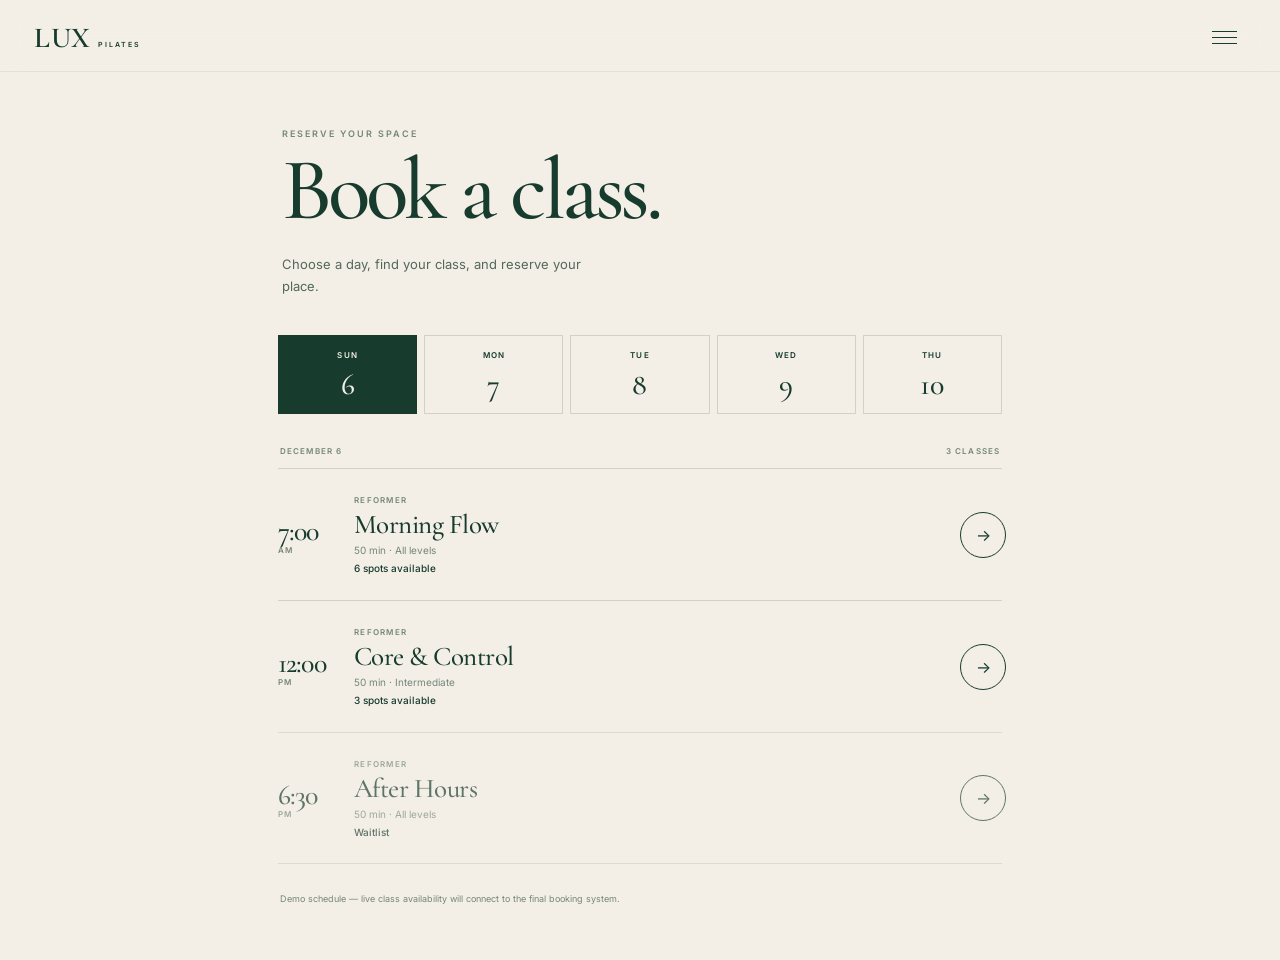
==== booking.html @ 63f55eed "Use three-bar mobile menu icon" ====
<!doctype html>
<html lang="en">
<head>
  <meta charset="utf-8" />
  <meta name="viewport" content="width=device-width, initial-scale=1, viewport-fit=cover" />
  <meta name="theme-color" content="#f3ede4" />
  <meta name="description" content="Book a class at LUX Pilates Studio." />
  <title>Book a Class — LUX Pilates</title>
  <link rel="icon" href="data:image/svg+xml,%3Csvg xmlns='http://www.w3.org/2000/svg' viewBox='0 0 64 64'%3E%3Crect width='64' height='64' fill='%23173b2d'/%3E%3Ctext x='32' y='45' text-anchor='middle' font-family='serif' font-size='44' fill='%23f3efe7'%3EL%3C/text%3E%3C/svg%3E" />
  <link rel="preconnect" href="https://fonts.googleapis.com">
  <link rel="preconnect" href="https://fonts.gstatic.com" crossorigin>
  <link href="https://fonts.googleapis.com/css2?family=Cormorant+Garamond:ital,wght@0,500;1,500&family=Inter:wght@400;500;600&display=swap" rel="stylesheet">
  <link rel="stylesheet" href="styles.css" />
</head>
<body class="booking-page">
  <header class="booking-header">
    <a class="wordmark wordmark--dark" href="index.html" aria-label="LUX Pilates home">
      <span class="wordmark__lux">LUX</span>
      <span class="wordmark__studio">PILATES</span>
    </a>
    <button class="menu-toggle menu-toggle--dark" type="button" aria-label="Open menu" aria-controls="mobileMenu" aria-expanded="false">
      <span></span><span></span><span></span>
    </button>
  </header>

  <main class="booking-main">
    <section class="booking-intro">
      <p class="eyebrow">RESERVE YOUR SPACE</p>
      <h1>Book a class.</h1>
      <p>Choose a day, find your class, and reserve your place.</p>
    </section>

    <section class="date-strip" aria-label="Choose a day">
      <button class="date-chip is-active" type="button" aria-pressed="true">
        <span>FRI</span><strong>25</strong>
      </button>
      <button class="date-chip" type="button" aria-pressed="false">
        <span>SAT</span><strong>26</strong>
      </button>
      <button class="date-chip" type="button" aria-pressed="false">
        <span>SUN</span><strong>27</strong>
      </button>
      <button class="date-chip" type="button" aria-pressed="false">
        <span>MON</span><strong>28</strong>
      </button>
      <button class="date-chip" type="button" aria-pressed="false">
        <span>TUE</span><strong>29</strong>
      </button>
    </section>

    <section class="schedule" aria-label="Available classes">
      <div class="schedule-heading">
        <span>SEPTEMBER 25</span>
        <span>3 CLASSES</span>
      </div>

      <article class="class-card" data-class-card>
        <div class="class-card__time">
          <strong>7:00</strong><span>AM</span>
        </div>
        <div class="class-card__body">
          <p class="class-card__type">REFORMER</p>
          <h2>Morning Flow</h2>
          <p>50 min · All levels</p>
          <p class="availability">6 spots available</p>
        </div>
        <button class="class-card__action" type="button" aria-label="Reserve Morning Flow">→</button>
      </article>

      <article class="class-card" data-class-card>
        <div class="class-card__time">
          <strong>12:00</strong><span>PM</span>
        </div>
        <div class="class-card__body">
          <p class="class-card__type">REFORMER</p>
          <h2>Core & Control</h2>
          <p>50 min · Intermediate</p>
          <p class="availability">3 spots available</p>
        </div>
        <button class="class-card__action" type="button" aria-label="Reserve Core and Control">→</button>
      </article>

      <article class="class-card class-card--waitlist" data-class-card>
        <div class="class-card__time">
          <strong>6:30</strong><span>PM</span>
        </div>
        <div class="class-card__body">
          <p class="class-card__type">REFORMER</p>
          <h2>After Hours</h2>
          <p>50 min · All levels</p>
          <p class="availability">Waitlist</p>
        </div>
        <button class="class-card__action" type="button" aria-label="Join After Hours waitlist">→</button>
      </article>
    </section>

    <p class="booking-disclaimer">Demo schedule — live class availability will connect to the final booking system.</p>
  </main>

  <div id="bookingSheet" class="booking-sheet" aria-hidden="true" hidden>
    <button class="booking-sheet__backdrop" type="button" aria-label="Close booking details"></button>
    <section
      class="booking-sheet__panel"
      role="dialog"
      aria-modal="true"
      aria-labelledby="bookingSheetTitle"
    >
      <button class="booking-sheet__close" type="button" aria-label="Close booking details">×</button>

      <div class="booking-sheet__selection" data-booking-selection>
        <p class="eyebrow">YOUR CLASS</p>
        <p class="booking-sheet__date" data-booking-date></p>
        <h2 id="bookingSheetTitle" data-booking-title></h2>
        <p class="booking-sheet__meta" data-booking-meta></p>
        <p class="booking-sheet__availability" data-booking-availability></p>
        <button class="booking-sheet__reserve" type="button" data-booking-reserve>RESERVE SPOT <span aria-hidden="true">→</span></button>
      </div>

      <div class="booking-sheet__confirmation" data-booking-confirmation hidden>
        <p class="booking-sheet__check" aria-hidden="true">✓</p>
        <p class="eyebrow">DEMO CONFIRMATION</p>
        <h2 data-confirmation-title>Your spot is reserved.</h2>
        <p data-confirmation-copy>This demo reservation has been confirmed.</p>
        <button class="booking-sheet__done" type="button" data-booking-done>DONE</button>
      </div>
    </section>
  </div>

  <aside id="mobileMenu" class="mobile-menu" aria-hidden="true" inert>
    <div class="mobile-menu__top">
      <div class="wordmark wordmark--dark" aria-hidden="true">
        <span class="wordmark__lux">LUX</span>
        <span class="wordmark__studio">PILATES</span>
      </div>
      <button class="menu-close" type="button" aria-label="Close menu">×</button>
    </div>
    <nav class="mobile-menu__links" aria-label="Mobile">
      <a href="index.html">Home</a>
      <a href="booking.html">Book a class</a>
    </nav>
    <p class="mobile-menu__note">Pilates meets fitness.</p>
  </aside>

  <script src="script.js"></script>
</body>
</html>
---- styles.css ----
:root {
  --cream: #f3efe7;
  --cream-2: #e7dfd2;
  --paper: #faf7f1;
  --forest: #173b2d;
  --forest-deep: #0d291f;
  --forest-black: #071b14;
  --sage: #75867a;
  --sand: #cec2ad;
  --white: #fffdf8;
  --line: rgba(23, 59, 45, 0.16);
  --line-light: rgba(243, 239, 231, 0.25);
  --sans: "Inter", Arial, sans-serif;
  --serif: "Cormorant Garamond", Georgia, serif;
  --safe-bottom: max(14px, env(safe-area-inset-bottom));
}

* {
  box-sizing: border-box;
}

html {
  scroll-behavior: smooth;
  background: var(--cream);
}

body {
  margin: 0;
  color: var(--forest);
  background: var(--cream);
  font-family: var(--sans);
  -webkit-font-smoothing: antialiased;
  text-rendering: optimizeLegibility;
}

body.menu-open,
body.booking-open {
  overflow: hidden;
  overscroll-behavior: none;
}

a {
  color: inherit;
  text-decoration: none;
}

button {
  color: inherit;
  font: inherit;
}

a:focus-visible,
button:focus-visible {
  outline: 2px solid currentColor;
  outline-offset: 4px;
}

img,
video {
  display: block;
}

::selection {
  color: var(--cream);
  background: var(--forest);
}

.hero {
  position: relative;
  min-height: 640px;
  height: 100svh;
  overflow: hidden;
  background: var(--forest-deep);
}

.hero__video {
  position: absolute;
  inset: 0;
  width: 100%;
  height: 100%;
  object-fit: cover;
  object-position: center center;
  background: var(--forest-deep);
}

.hero__veil {
  position: absolute;
  inset: 0;
  pointer-events: none;
  background:
    linear-gradient(to bottom, rgba(7, 27, 20, 0.18), transparent 24%),
    linear-gradient(to top, rgba(7, 27, 20, 0.24), transparent 30%);
}

.site-header,
.booking-header {
  display: flex;
  align-items: center;
  justify-content: space-between;
}

.site-header {
  position: fixed;
  z-index: 30;
  top: 0;
  left: 0;
  right: 0;
  min-height: 74px;
  padding: max(14px, env(safe-area-inset-top)) 18px 10px;
  color: var(--white);
  transition:
    opacity 700ms cubic-bezier(.22,.61,.36,1),
    transform 700ms cubic-bezier(.22,.61,.36,1),
    background 280ms ease,
    color 280ms ease,
    border-color 280ms ease,
    backdrop-filter 280ms ease;
}

.site-header.is-scrolled {
  color: var(--forest);
  background: rgba(243, 239, 231, 0.9);
  -webkit-backdrop-filter: blur(16px);
  backdrop-filter: blur(16px);
  border-bottom: 1px solid rgba(23, 59, 45, 0.08);
}

.wordmark {
  display: inline-flex;
  align-items: baseline;
  gap: 7px;
  letter-spacing: -0.03em;
}

.wordmark__lux {
  font-family: var(--serif);
  font-size: 29px;
  font-weight: 600;
  line-height: 1;
  letter-spacing: 0.02em;
}

.wordmark__studio {
  font-size: 7px;
  font-weight: 600;
  letter-spacing: 0.28em;
}

.wordmark--dark {
  color: var(--forest);
}

.menu-toggle,
.menu-close {
  border: 0;
  background: transparent;
  cursor: pointer;
}

.menu-toggle {
  display: grid;
  width: 44px;
  height: 44px;
  place-content: center;
  gap: 5px;
  padding: 0;
}

.menu-toggle span {
  display: block;
  width: 25px;
  height: 1px;
  background: currentColor;
}

.hero__caption {
  position: absolute;
  z-index: 5;
  left: 22px;
  bottom: calc(102px + var(--safe-bottom));
  color: var(--white);
  font-family: var(--serif);
  font-size: clamp(34px, 10vw, 48px);
  font-style: italic;
  line-height: 0.94;
  text-shadow: 0 2px 20px rgba(0, 0, 0, 0.18);
  transition:
    opacity 800ms cubic-bezier(.22,.61,.36,1),
    transform 800ms cubic-bezier(.22,.61,.36,1);
}

.booking-cta {
  position: fixed;
  z-index: 35;
  left: 14px;
  right: 14px;
  bottom: var(--safe-bottom);
  min-height: 60px;
  display: flex;
  align-items: center;
  justify-content: space-between;
  padding: 0 21px;
  color: var(--cream);
  background: var(--forest);
  border: 1px solid rgba(255,255,255,.06);
  box-shadow: 0 14px 34px rgba(7, 27, 20, 0.2);
  font-size: 11px;
  font-weight: 600;
  letter-spacing: 0.16em;
  transition:
    opacity 750ms cubic-bezier(.22,.61,.36,1),
    transform 750ms cubic-bezier(.22,.61,.36,1),
    background 180ms ease;
}

.booking-cta:active {
  background: var(--forest-deep);
}

.home-page .js-reveal {
  opacity: 0;
  pointer-events: none;
}

.home-page .site-header.js-reveal {
  transform: translateY(-16px);
}

.home-page .hero__caption.js-reveal {
  transform: translateY(14px);
}

.home-page .booking-cta.js-reveal {
  transform: translateY(calc(100% + 32px));
}

.home-page.ui-visible .js-reveal {
  opacity: 1;
  transform: translateY(0);
  pointer-events: auto;
}

.section-pad {
  padding-left: 23px;
  padding-right: 23px;
}

.eyebrow {
  margin: 0 0 18px;
  color: var(--sage);
  font-size: 9px;
  font-weight: 600;
  letter-spacing: 0.22em;
}

.brand-manifesto {
  min-height: 88svh;
  display: flex;
  flex-direction: column;
  justify-content: center;
  padding-top: 110px;
  padding-bottom: 112px;
}

.brand-manifesto h1,
.intro-copy h2,
.class-section__header h2,
.lux-values h2,
.closing-cta h2,
.booking-intro h1 {
  margin: 0;
  font-family: var(--serif);
  font-weight: 500;
  letter-spacing: -0.045em;
}

.brand-manifesto h1 {
  font-size: clamp(52px, 15vw, 82px);
  line-height: 0.88;
}

.brand-manifesto h1 em {
  font-weight: 500;
}

.lead-copy {
  max-width: 390px;
  margin: 34px 0 0;
  color: #53685b;
  font-size: 14px;
  line-height: 1.72;
}

.micro-rule {
  width: 44px;
  height: 1px;
  margin-top: 38px;
  background: var(--forest);
}

.micro-copy {
  margin: 16px 0 0;
  color: var(--forest);
  font-size: 8px;
  font-weight: 600;
  letter-spacing: 0.24em;
}

.editorial-image {
  width: calc(100% - 28px);
  margin: 0 14px;
  background-color: var(--cream-2);
  background-repeat: no-repeat;
  background-size: cover;
  overflow: hidden;
}

.editorial-image--portrait {
  aspect-ratio: 4 / 5;
  background-image: url("assets/lux-portrait.png");
  background-position: center 35%;
}

.editorial-image--ball {
  width: 100%;
  margin: 0;
  aspect-ratio: 4 / 5;
  background-color: var(--paper);
  background-image: url("assets/lux-ball.png");
  background-position: center center;
}

.editorial-image--lux {
  aspect-ratio: 4 / 5;
  background-image: url("assets/lux-editorial.png");
  background-position: center center;
}

.intro-copy {
  padding-top: 78px;
  padding-bottom: 104px;
}

.intro-copy h2,
.class-section__header h2,
.lux-values h2,
.closing-cta h2 {
  font-size: clamp(48px, 14vw, 76px);
  line-height: 0.9;
}

.intro-copy > p:not(.eyebrow),
.class-section__header > p:not(.eyebrow),
.closing-cta > p:not(.eyebrow) {
  max-width: 430px;
  margin: 27px 0 0;
  color: #53685b;
  font-size: 13px;
  line-height: 1.75;
}

.text-link {
  display: inline-flex;
  gap: 10px;
  width: fit-content;
  margin-top: 28px;
  min-height: 44px;
  align-items: center;
  padding: 10px 0 5px;
  border-bottom: 1px solid rgba(23, 59, 45, 0.45);
  font-size: 10px;
  font-weight: 600;
  letter-spacing: 0.08em;
}

.class-section {
  padding-top: 96px;
  padding-bottom: 100px;
  color: var(--cream);
  background: var(--forest);
}

.class-section .eyebrow {
  color: #b9c3bb;
}

.class-section__header {
  padding-bottom: 56px;
}

.class-section__header > p:not(.eyebrow) {
  color: rgba(243, 239, 231, 0.7);
}

.class-list {
  border-top: 1px solid var(--line-light);
}

.class-row {
  position: relative;
  display: grid;
  grid-template-columns: 1fr 34px;
  gap: 14px;
  min-height: 182px;
  padding: 30px 23px;
  border-bottom: 1px solid var(--line-light);
}

.class-row > div:first-child {
  grid-column: 1;
}

.class-row__index {
  display: block;
  margin-bottom: 8px;
  color: rgba(243, 239, 231, 0.52);
  font-size: 8px;
  font-weight: 600;
  letter-spacing: 0.15em;
}

.class-row h3 {
  margin: 0;
  font-family: var(--serif);
  font-size: 39px;
  font-weight: 500;
  line-height: 1;
  letter-spacing: -0.035em;
}

.class-row p {
  grid-column: 1;
  max-width: 310px;
  margin: 8px 0 0;
  color: rgba(243, 239, 231, 0.66);
  font-size: 11px;
  line-height: 1.65;
}

.class-row__arrow {
  grid-column: 2;
  grid-row: 1 / span 2;
  align-self: center;
  justify-self: end;
  font-size: 19px;
}

.class-section__cta {
  padding: 34px 23px 0;
}

.outline-button,
.primary-button {
  min-height: 58px;
  display: flex;
  align-items: center;
  justify-content: space-between;
  padding: 0 18px;
  font-size: 10px;
  font-weight: 600;
  letter-spacing: 0.13em;
}

.outline-button {
  color: var(--cream);
  border: 1px solid rgba(243, 239, 231, 0.55);
}

.primary-button {
  margin-top: 34px;
  color: var(--cream);
  background: var(--forest);
}

.lux-values {
  padding-top: 105px;
  padding-bottom: 110px;
}

.value-grid {
  margin-top: 52px;
  border-top: 1px solid var(--line);
}

.value-card {
  padding: 27px 0 31px;
  border-bottom: 1px solid var(--line);
}

.value-card > span {
  display: block;
  margin-bottom: 14px;
  color: var(--sage);
  font-size: 8px;
  font-weight: 600;
  letter-spacing: 0.15em;
}

.value-card h3 {
  margin: 0;
  font-family: var(--serif);
  font-size: 38px;
  font-weight: 500;
  line-height: 1;
  letter-spacing: -0.03em;
}

.value-card p {
  max-width: 330px;
  margin: 11px 0 0;
  color: #53685b;
  font-size: 11px;
  line-height: 1.7;
}

.closing-cta {
  padding-top: 94px;
  padding-bottom: 128px;
}

.site-footer {
  padding:
    70px
    23px
    calc(104px + env(safe-area-inset-bottom));
  color: var(--cream);
  background: var(--forest-black);
}

.site-footer__brand {
  display: flex;
  align-items: baseline;
  gap: 10px;
}

.footer-mark {
  font-family: var(--serif);
  font-size: 54px;
  font-weight: 600;
  line-height: 1;
}

.site-footer__brand > span {
  font-size: 8px;
  font-weight: 600;
  letter-spacing: 0.28em;
}

.site-footer__meta {
  display: flex;
  justify-content: space-between;
  gap: 20px;
  margin-top: 52px;
  padding-top: 20px;
  border-top: 1px solid rgba(243, 239, 231, 0.2);
}

.site-footer__meta p,
.site-footer__meta a,
.site-footer__copy {
  margin: 0;
  color: rgba(243, 239, 231, 0.67);
  font-size: 9px;
  line-height: 1.6;
}

.site-footer__meta a {
  min-height: 44px;
  display: inline-flex;
  align-items: flex-start;
}

.site-footer__tagline {
  max-width: 270px;
  margin: 56px 0 50px;
  font-family: var(--serif);
  font-size: 34px;
  line-height: 0.96;
  letter-spacing: -0.03em;
}

.mobile-menu {
  position: fixed;
  z-index: 60;
  inset: 0;
  display: flex;
  flex-direction: column;
  padding:
    max(18px, env(safe-area-inset-top))
    22px
    calc(28px + env(safe-area-inset-bottom));
  background: var(--cream);
  transform: translateX(100%);
  transition: transform 520ms cubic-bezier(.77,0,.18,1);
}

.mobile-menu.is-open {
  transform: translateX(0);
}

.mobile-menu__top {
  display: flex;
  align-items: center;
  justify-content: space-between;
}

.menu-close {
  width: 44px;
  height: 44px;
  color: var(--forest);
  font-family: var(--serif);
  font-size: 38px;
  font-weight: 300;
  line-height: 1;
}

.mobile-menu__links {
  margin-top: auto;
  margin-bottom: auto;
  display: flex;
  flex-direction: column;
}

.mobile-menu__links a {
  padding: 7px 0;
  font-family: var(--serif);
  font-size: clamp(54px, 16vw, 82px);
  line-height: 0.9;
  letter-spacing: -0.05em;
}

.mobile-menu__footer {
  display: flex;
  justify-content: space-between;
  gap: 20px;
  padding-top: 16px;
  border-top: 1px solid var(--line);
}

.mobile-menu__footer p,
.mobile-menu__footer a {
  margin: 0;
  color: var(--sage);
  font-size: 9px;
}

/* Scroll reveal */
.reveal-on-scroll {
  opacity: 0;
  transform: translateY(20px);
  transition:
    opacity 750ms cubic-bezier(.22,.61,.36,1),
    transform 750ms cubic-bezier(.22,.61,.36,1);
}

.reveal-on-scroll.is-visible {
  opacity: 1;
  transform: translateY(0);
}

/* Booking */
.booking-page {
  min-height: 100svh;
  color: var(--forest);
  background: var(--cream);
}

.booking-header {
  position: sticky;
  z-index: 30;
  top: 0;
  min-height: 72px;
  padding: max(14px, env(safe-area-inset-top)) 18px 10px;
  background: rgba(243, 239, 231, 0.92);
  -webkit-backdrop-filter: blur(16px);
  backdrop-filter: blur(16px);
  border-bottom: 1px solid rgba(23, 59, 45, 0.08);
}

.booking-main {
  padding: 0 18px calc(54px + env(safe-area-inset-bottom));
}

.booking-intro {
  padding: 56px 4px 36px;
}

.booking-intro .eyebrow {
  margin-bottom: 12px;
}

.booking-intro h1 {
  font-size: clamp(58px, 17vw, 88px);
  line-height: 0.9;
}

.booking-intro > p:last-child {
  max-width: 320px;
  margin: 24px 0 0;
  color: #53685b;
  font-size: 13px;
  line-height: 1.65;
}

.date-strip {
  display: grid;
  grid-template-columns: repeat(5, minmax(60px, 1fr));
  gap: 7px;
  overflow-x: auto;
  overscroll-behavior-inline: contain;
  scroll-snap-type: inline proximity;
  scroll-padding-inline: 2px;
  -webkit-overflow-scrolling: touch;
  padding: 2px 0 32px;
  scrollbar-width: none;
}

.date-strip::-webkit-scrollbar {
  display: none;
}

.date-chip {
  min-width: 60px;
  padding: 14px 8px 13px;
  border: 1px solid var(--line);
  background: transparent;
  color: var(--forest);
  cursor: pointer;
  scroll-snap-align: start;
}

.date-chip span,
.date-chip strong {
  display: block;
}

.date-chip span {
  margin-bottom: 10px;
  font-size: 8px;
  font-weight: 600;
  letter-spacing: 0.14em;
}

.date-chip strong {
  font-family: var(--serif);
  font-size: 30px;
  font-weight: 500;
  line-height: 1;
}

.date-chip.is-active {
  color: var(--cream);
  background: var(--forest);
  border-color: var(--forest);
}

.schedule-heading {
  display: flex;
  justify-content: space-between;
  padding: 0 2px 12px;
  color: var(--sage);
  font-size: 8px;
  font-weight: 600;
  letter-spacing: 0.14em;
}

.class-card {
  display: grid;
  grid-template-columns: 62px 1fr 42px;
  align-items: center;
  gap: 14px;
  min-height: 132px;
  border-top: 1px solid var(--line);
}

.class-card:last-child {
  border-bottom: 1px solid var(--line);
}

.class-card__time strong,
.class-card__time span {
  display: block;
}

.class-card__time strong {
  font-family: var(--serif);
  font-size: 28px;
  font-weight: 500;
  letter-spacing: -0.03em;
}

.class-card__time span {
  margin-top: -3px;
  color: var(--sage);
  font-size: 8px;
  font-weight: 600;
  letter-spacing: 0.12em;
}

.class-card__type {
  margin: 0 0 6px;
  color: var(--sage);
  font-size: 8px;
  font-weight: 600;
  letter-spacing: 0.16em;
}

.class-card__body h2 {
  margin: 0;
  font-family: var(--serif);
  font-size: 27px;
  font-weight: 500;
  line-height: 1;
  letter-spacing: -0.02em;
}

.class-card__body > p:not(.class-card__type) {
  margin: 6px 0 0;
  color: var(--sage);
  font-size: 10px;
}

.class-card__body .availability {
  color: var(--forest) !important;
  font-weight: 500;
}

.class-card--waitlist {
  opacity: 0.68;
}

.class-card__action {
  width: 46px;
  height: 46px;
  border: 1px solid var(--forest);
  background: transparent;
  border-radius: 50%;
  cursor: pointer;
  transition: color 180ms ease, background 180ms ease, transform 180ms ease;
}

.class-card__action:active {
  color: var(--cream);
  background: var(--forest);
  transform: scale(0.96);
}

.booking-disclaimer {
  margin: 28px 2px 0;
  color: var(--sage);
  font-size: 9px;
  line-height: 1.6;
}

/* Demo booking bottom sheet */
.booking-sheet[hidden] {
  display: none;
}

.booking-sheet {
  position: fixed;
  z-index: 80;
  inset: 0;
  display: grid;
  align-items: end;
}

.booking-sheet__backdrop {
  position: absolute;
  inset: 0;
  width: 100%;
  height: 100%;
  padding: 0;
  border: 0;
  background: rgba(7, 27, 20, 0.58);
  opacity: 0;
  cursor: default;
  transition: opacity 320ms ease;
}

.booking-sheet__panel {
  position: relative;
  width: 100%;
  max-height: calc(100svh - 42px);
  overflow-y: auto;
  padding: 54px 24px calc(28px + env(safe-area-inset-bottom));
  color: var(--forest);
  background: var(--paper);
  border-radius: 2px 2px 0 0;
  box-shadow: 0 -24px 70px rgba(7, 27, 20, 0.2);
  transform: translateY(100%);
  transition: transform 360ms cubic-bezier(.22,.61,.36,1);
}

.booking-sheet.is-open .booking-sheet__backdrop {
  opacity: 1;
}

.booking-sheet.is-open .booking-sheet__panel {
  transform: translateY(0);
}

.booking-sheet__close {
  position: absolute;
  top: 12px;
  right: 16px;
  width: 44px;
  height: 44px;
  padding: 0;
  border: 0;
  background: transparent;
  font-family: var(--serif);
  font-size: 36px;
  font-weight: 300;
  line-height: 1;
  cursor: pointer;
}

.booking-sheet .eyebrow {
  margin-bottom: 14px;
}

.booking-sheet__date {
  margin: 0 0 8px;
  color: var(--sage);
  font-size: 10px;
  font-weight: 600;
  letter-spacing: 0.08em;
  text-transform: uppercase;
}

.booking-sheet h2 {
  margin: 0;
  font-family: var(--serif);
  font-size: clamp(48px, 14vw, 66px);
  font-weight: 500;
  line-height: 0.92;
  letter-spacing: -0.04em;
}

.booking-sheet__meta {
  margin: 24px 0 0;
  color: #53685b;
  font-size: 12px;
  line-height: 1.6;
}

.booking-sheet__availability {
  margin: 8px 0 0;
  font-size: 12px;
  font-weight: 600;
}

.booking-sheet__reserve,
.booking-sheet__done {
  width: 100%;
  min-height: 58px;
  margin-top: 30px;
  display: flex;
  align-items: center;
  justify-content: space-between;
  padding: 0 18px;
  border: 1px solid var(--forest);
  color: var(--cream);
  background: var(--forest);
  font-size: 10px;
  font-weight: 600;
  letter-spacing: 0.14em;
  cursor: pointer;
}

.booking-sheet__done {
  justify-content: center;
}

.booking-sheet__check {
  width: 48px;
  height: 48px;
  margin: 0 0 28px;
  display: grid;
  place-items: center;
  border: 1px solid var(--forest);
  border-radius: 50%;
  font-family: var(--serif);
  font-size: 25px;
}

.booking-sheet__confirmation > p:not(.eyebrow):not(.booking-sheet__check) {
  margin: 20px 0 0;
  color: #53685b;
  font-size: 12px;
  line-height: 1.65;
}

@media (max-width: 359px) {
  .booking-main {
    padding-left: 16px;
    padding-right: 16px;
  }

  .booking-intro {
    padding-top: 50px;
  }

  .booking-intro h1 {
    font-size: 55px;
  }

  .class-card {
    grid-template-columns: 61px minmax(0, 1fr) 46px;
    gap: 10px;
  }

  .class-card__body h2 {
    font-size: 25px;
  }
}

@media (min-width: 760px) {
  .site-header,
  .booking-header {
    padding-left: 34px;
    padding-right: 34px;
  }

  .booking-cta {
    left: auto;
    right: 28px;
    width: 320px;
  }

  .section-pad {
    padding-left: 8vw;
    padding-right: 8vw;
  }

  .editorial-image {
    width: min(84vw, 1040px);
    margin-left: auto;
    margin-right: auto;
    aspect-ratio: 16 / 10;
  }

  .editorial-image--ball {
    width: 100%;
    aspect-ratio: 16 / 9;
  }

  .class-row {
    grid-template-columns: minmax(240px, 1fr) minmax(300px, 1.2fr) 40px;
    align-items: center;
    min-height: 145px;
    padding-left: 8vw;
    padding-right: 8vw;
  }

  .class-row > div:first-child {
    grid-column: 1;
  }

  .class-row p {
    grid-column: 2;
    margin: 0;
  }

  .class-row__arrow {
    grid-column: 3;
    grid-row: 1;
  }

  .class-section__cta {
    padding-left: 8vw;
    padding-right: 8vw;
  }

  .value-grid {
    display: grid;
    grid-template-columns: repeat(3, 1fr);
  }

  .value-card {
    padding-right: 30px;
    border-bottom: 0;
    border-right: 1px solid var(--line);
  }

  .value-card + .value-card {
    padding-left: 30px;
  }

  .value-card:last-child {
    border-right: 0;
  }

  .site-footer {
    padding-left: 8vw;
    padding-right: 8vw;
  }

  .booking-main {
    max-width: 760px;
    margin: 0 auto;
  }

  .booking-sheet {
    place-items: center;
    padding: 32px;
  }

  .booking-sheet__panel {
    max-width: 520px;
    padding: 62px 48px 46px;
    border-radius: 2px;
    transform: translateY(24px);
    opacity: 0;
    transition: opacity 280ms ease, transform 280ms ease;
  }

  .booking-sheet.is-open .booking-sheet__panel {
    opacity: 1;
    transform: translateY(0);
  }
}

@media (prefers-reduced-motion: reduce) {
  *,
  *::before,
  *::after {
    scroll-behavior: auto !important;
    transition-duration: 0.01ms !important;
    animation-duration: 0.01ms !important;
  }

  .reveal-on-scroll {
    opacity: 1;
    transform: none;
  }

  .booking-sheet__backdrop,
  .booking-sheet__panel {
    transition-duration: 0.01ms !important;
  }
}
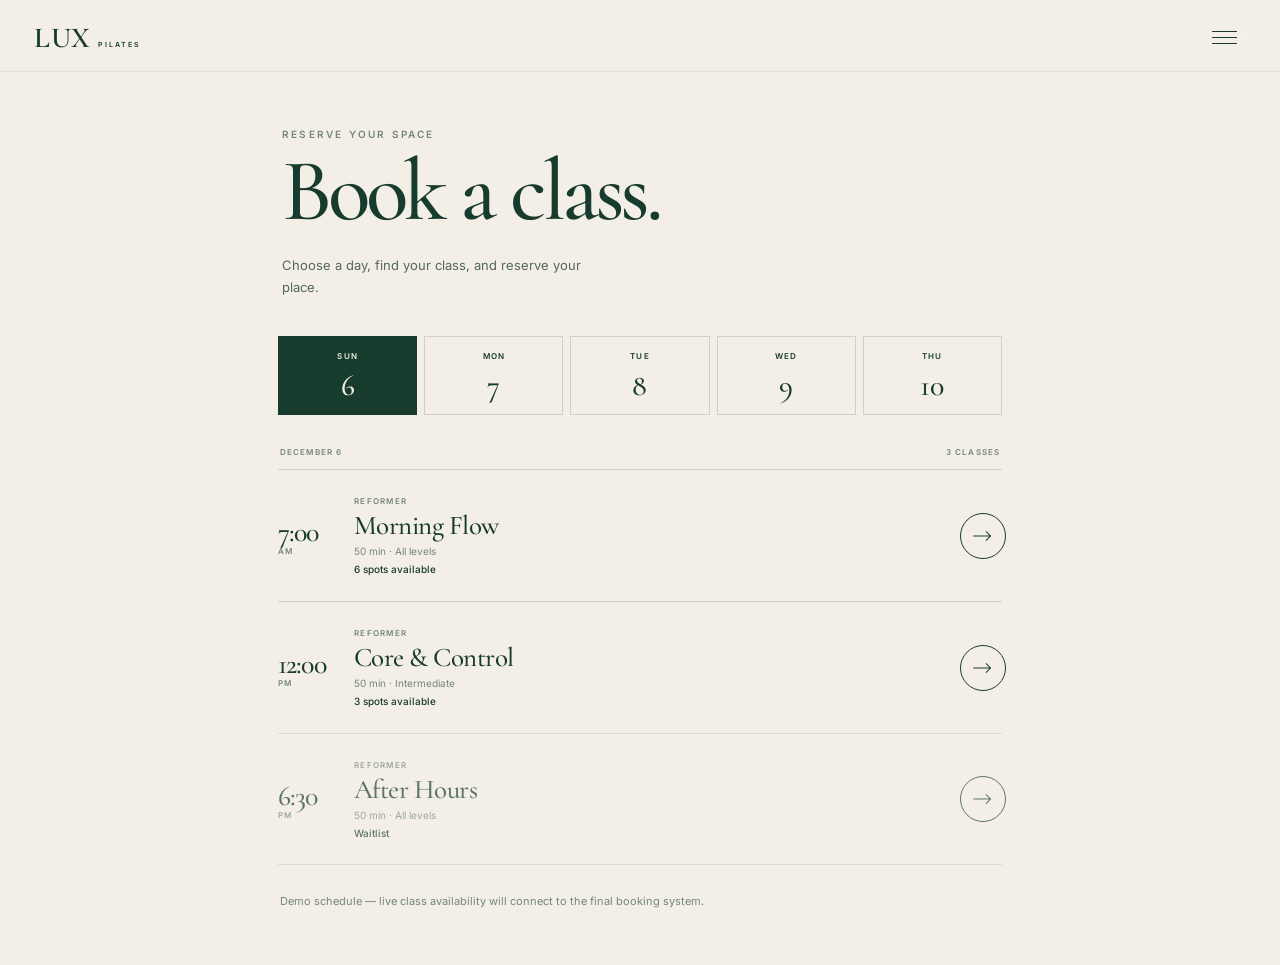
==== commit 3b3ea44b: "Refine homepage hierarchy and footer" ====
--- a/booking.html
+++ b/booking.html
@@ -10,7 +10,7 @@
   <link rel="preconnect" href="https://fonts.googleapis.com">
   <link rel="preconnect" href="https://fonts.gstatic.com" crossorigin>
   <link href="https://fonts.googleapis.com/css2?family=Cormorant+Garamond:ital,wght@0,500;1,500&family=Inter:wght@400;500;600&display=swap" rel="stylesheet">
-  <link rel="stylesheet" href="styles.css" />
+  <link rel="stylesheet" href="styles.css?v=20260925-2" />
 </head>
 <body class="booking-page">
   <header class="booking-header">
@@ -64,7 +64,7 @@
           <p>50 min · All levels</p>
           <p class="availability">6 spots available</p>
         </div>
-        <button class="class-card__action" type="button" aria-label="Reserve Morning Flow">→</button>
+        <button class="class-card__action" type="button" aria-label="Reserve Morning Flow"><svg class="icon-arrow" viewBox="0 0 24 12" aria-hidden="true"><path d="M1 6h20M16 1l5 5-5 5" /></svg></button>
       </article>
 
       <article class="class-card" data-class-card>
@@ -77,7 +77,7 @@
           <p>50 min · Intermediate</p>
           <p class="availability">3 spots available</p>
         </div>
-        <button class="class-card__action" type="button" aria-label="Reserve Core and Control">→</button>
+        <button class="class-card__action" type="button" aria-label="Reserve Core and Control"><svg class="icon-arrow" viewBox="0 0 24 12" aria-hidden="true"><path d="M1 6h20M16 1l5 5-5 5" /></svg></button>
       </article>
 
       <article class="class-card class-card--waitlist" data-class-card>
@@ -90,7 +90,7 @@
           <p>50 min · All levels</p>
           <p class="availability">Waitlist</p>
         </div>
-        <button class="class-card__action" type="button" aria-label="Join After Hours waitlist">→</button>
+        <button class="class-card__action" type="button" aria-label="Join After Hours waitlist"><svg class="icon-arrow" viewBox="0 0 24 12" aria-hidden="true"><path d="M1 6h20M16 1l5 5-5 5" /></svg></button>
       </article>
     </section>
 
@@ -113,7 +113,7 @@
         <h2 id="bookingSheetTitle" data-booking-title></h2>
         <p class="booking-sheet__meta" data-booking-meta></p>
         <p class="booking-sheet__availability" data-booking-availability></p>
-        <button class="booking-sheet__reserve" type="button" data-booking-reserve>RESERVE SPOT <span aria-hidden="true">→</span></button>
+        <button class="booking-sheet__reserve" type="button" data-booking-reserve>RESERVE SPOT <svg class="icon-arrow" viewBox="0 0 24 12" aria-hidden="true"><path d="M1 6h20M16 1l5 5-5 5" /></svg></button>
       </div>
 
       <div class="booking-sheet__confirmation" data-booking-confirmation hidden>
@@ -135,12 +135,14 @@
       <button class="menu-close" type="button" aria-label="Close menu">×</button>
     </div>
     <nav class="mobile-menu__links" aria-label="Mobile">
-      <a href="index.html">Home</a>
-      <a href="booking.html">Book a class</a>
+      <a href="index.html#about">The Studio</a>
+      <a href="index.html#classes">Classes</a>
+      <a href="index.html#first-visit">First Visit</a>
+      <a href="booking.html" aria-current="page">Book</a>
     </nav>
     <p class="mobile-menu__note">Pilates meets fitness.</p>
   </aside>
 
-  <script src="script.js"></script>
+  <script src="script.js?v=20260925-2"></script>
 </body>
 </html>
--- a/styles.css
+++ b/styles.css
@@ -67,8 +67,8 @@
 
 .hero {
   position: relative;
-  min-height: 640px;
-  height: 100svh;
+  min-height: 400px;
+  height: 62svh;
   overflow: hidden;
   background: var(--forest-deep);
 }
@@ -177,7 +177,7 @@
   position: absolute;
   z-index: 5;
   left: 22px;
-  bottom: calc(102px + var(--safe-bottom));
+  bottom: 28px;
   color: var(--white);
   font-family: var(--serif);
   font-size: clamp(34px, 10vw, 48px);
@@ -189,6 +189,40 @@
     transform 800ms cubic-bezier(.22,.61,.36,1);
 }
 
+.scroll-cue {
+  min-height: 38svh;
+  display: flex;
+  flex-direction: column;
+  align-items: center;
+  justify-content: center;
+  gap: 18px;
+  padding: 36px 20px calc(86px + var(--safe-bottom));
+  color: var(--forest);
+  background: var(--cream);
+}
+
+.scroll-cue span {
+  font-size: 10px;
+  font-weight: 600;
+  letter-spacing: 0.22em;
+}
+
+.scroll-cue svg {
+  width: 20px;
+  height: 30px;
+  fill: none;
+  stroke: currentColor;
+  stroke-width: 1.25;
+  stroke-linecap: square;
+  stroke-linejoin: miter;
+  animation: scroll-pulse 1800ms ease-in-out infinite;
+}
+
+@keyframes scroll-pulse {
+  0%, 100% { opacity: 0.45; transform: translateY(0); }
+  50% { opacity: 1; transform: translateY(8px); }
+}
+
 .booking-cta {
   position: fixed;
   z-index: 35;
@@ -204,7 +238,7 @@
   background: var(--forest);
   border: 1px solid rgba(255,255,255,.06);
   box-shadow: 0 14px 34px rgba(7, 27, 20, 0.2);
-  font-size: 11px;
+  font-size: 12px;
   font-weight: 600;
   letter-spacing: 0.16em;
   transition:
@@ -213,6 +247,32 @@
     background 180ms ease;
 }
 
+.booking-cta.is-hidden {
+  opacity: 0 !important;
+  pointer-events: none !important;
+  transform: translateY(calc(100% + 32px)) !important;
+}
+
+.icon-arrow,
+.icon-external {
+  flex: 0 0 auto;
+  fill: none;
+  stroke: currentColor;
+  stroke-width: 1.25;
+  stroke-linecap: square;
+  stroke-linejoin: miter;
+}
+
+.icon-arrow {
+  width: 24px;
+  height: 12px;
+}
+
+.icon-external {
+  width: 14px;
+  height: 14px;
+}
+
 .booking-cta:active {
   background: var(--forest-deep);
 }
@@ -245,21 +305,27 @@
   padding-right: 23px;
 }
 
+#about,
+#classes,
+#first-visit {
+  scroll-margin-top: 82px;
+}
+
 .eyebrow {
   margin: 0 0 18px;
   color: var(--sage);
-  font-size: 9px;
+  font-size: 10px;
   font-weight: 600;
   letter-spacing: 0.22em;
 }
 
 .brand-manifesto {
-  min-height: 88svh;
+  min-height: 0;
   display: flex;
   flex-direction: column;
   justify-content: center;
-  padding-top: 110px;
-  padding-bottom: 112px;
+  padding-top: 96px;
+  padding-bottom: 96px;
 }
 
 .brand-manifesto h1,
@@ -287,8 +353,8 @@
   max-width: 390px;
   margin: 34px 0 0;
   color: #53685b;
-  font-size: 14px;
-  line-height: 1.72;
+  font-size: 16px;
+  line-height: 1.65;
 }
 
 .micro-rule {
@@ -301,7 +367,7 @@
 .micro-copy {
   margin: 16px 0 0;
   color: var(--forest);
-  font-size: 8px;
+  font-size: 10px;
   font-weight: 600;
   letter-spacing: 0.24em;
 }
@@ -337,8 +403,8 @@
 }
 
 .intro-copy {
-  padding-top: 78px;
-  padding-bottom: 104px;
+  padding-top: 74px;
+  padding-bottom: 84px;
 }
 
 .intro-copy h2,
@@ -355,8 +421,8 @@
   max-width: 430px;
   margin: 27px 0 0;
   color: #53685b;
-  font-size: 13px;
-  line-height: 1.75;
+  font-size: 15px;
+  line-height: 1.65;
 }
 
 .text-link {
@@ -368,14 +434,14 @@
   align-items: center;
   padding: 10px 0 5px;
   border-bottom: 1px solid rgba(23, 59, 45, 0.45);
-  font-size: 10px;
+  font-size: 12px;
   font-weight: 600;
   letter-spacing: 0.08em;
 }
 
 .class-section {
-  padding-top: 96px;
-  padding-bottom: 100px;
+  padding-top: 82px;
+  padding-bottom: 82px;
   color: var(--cream);
   background: var(--forest);
 }
@@ -385,7 +451,7 @@
 }
 
 .class-section__header {
-  padding-bottom: 56px;
+  padding-bottom: 48px;
 }
 
 .class-section__header > p:not(.eyebrow) {
@@ -399,10 +465,10 @@
 .class-row {
   position: relative;
   display: grid;
-  grid-template-columns: 1fr 34px;
+  grid-template-columns: 1fr;
   gap: 14px;
-  min-height: 182px;
-  padding: 30px 23px;
+  min-height: 176px;
+  padding: 28px 23px;
   border-bottom: 1px solid var(--line-light);
 }
 
@@ -433,16 +499,19 @@
   max-width: 310px;
   margin: 8px 0 0;
   color: rgba(243, 239, 231, 0.66);
-  font-size: 11px;
-  line-height: 1.65;
-}
-
-.class-row__arrow {
-  grid-column: 2;
-  grid-row: 1 / span 2;
-  align-self: center;
-  justify-self: end;
-  font-size: 19px;
+  font-size: 14px;
+  line-height: 1.6;
+}
+
+.class-row__action {
+  display: inline-flex;
+  align-items: center;
+  gap: 10px;
+  margin-top: 8px;
+  color: rgba(243, 239, 231, 0.72);
+  font-size: 10px;
+  font-weight: 600;
+  letter-spacing: 0.14em;
 }
 
 .class-section__cta {
@@ -456,7 +525,7 @@
   align-items: center;
   justify-content: space-between;
   padding: 0 18px;
-  font-size: 10px;
+  font-size: 12px;
   font-weight: 600;
   letter-spacing: 0.13em;
 }
@@ -473,58 +542,69 @@
 }
 
 .lux-values {
-  padding-top: 105px;
-  padding-bottom: 110px;
-}
-
-.value-grid {
-  margin-top: 52px;
-  border-top: 1px solid var(--line);
-}
-
-.value-card {
-  padding: 27px 0 31px;
-  border-bottom: 1px solid var(--line);
-}
-
-.value-card > span {
-  display: block;
-  margin-bottom: 14px;
-  color: var(--sage);
-  font-size: 8px;
-  font-weight: 600;
-  letter-spacing: 0.15em;
-}
-
-.value-card h3 {
+  padding-top: 92px;
+  padding-bottom: 96px;
+}
+
+.lux-values h2 em {
+  font-weight: 500;
+}
+
+.lux-values__statement {
+  margin-top: 48px;
+  display: grid;
+  grid-template-columns: 46px 1fr;
+  gap: 18px;
+  align-items: start;
+}
+
+.lux-values__statement > span {
+  height: 1px;
+  margin-top: 11px;
+  background: var(--forest);
+}
+
+.lux-values__statement p {
+  max-width: 410px;
   margin: 0;
-  font-family: var(--serif);
-  font-size: 38px;
-  font-weight: 500;
-  line-height: 1;
-  letter-spacing: -0.03em;
-}
-
-.value-card p {
-  max-width: 330px;
-  margin: 11px 0 0;
   color: #53685b;
-  font-size: 11px;
-  line-height: 1.7;
+  font-size: 16px;
+  line-height: 1.65;
 }
 
 .closing-cta {
-  padding-top: 94px;
-  padding-bottom: 128px;
+  padding-top: 84px;
+  padding-bottom: 112px;
 }
 
 .site-footer {
   padding:
-    70px
+    72px
     23px
-    calc(104px + env(safe-area-inset-bottom));
+    calc(42px + env(safe-area-inset-bottom));
   color: var(--cream);
   background: var(--forest-black);
+}
+
+.site-footer__intro > p {
+  max-width: 310px;
+  margin: 30px 0 0;
+  color: rgba(243, 239, 231, 0.72);
+  font-size: 15px;
+  line-height: 1.65;
+}
+
+.site-footer__book {
+  min-height: 52px;
+  margin-top: 30px;
+  display: flex;
+  align-items: center;
+  justify-content: space-between;
+  padding: 0 16px;
+  border: 1px solid rgba(243, 239, 231, 0.42);
+  font-size: 12px;
+  font-weight: 600;
+  letter-spacing: 0.14em;
 }
 
 .site-footer__brand {
@@ -546,37 +626,56 @@
   letter-spacing: 0.28em;
 }
 
-.site-footer__meta {
+.site-footer__grid {
+  margin-top: 68px;
+  padding-top: 32px;
+  display: grid;
+  grid-template-columns: repeat(2, minmax(0, 1fr));
+  gap: 42px 24px;
+  border-top: 1px solid rgba(243, 239, 231, 0.2);
+}
+
+.site-footer__grid nav,
+.site-footer__grid > div {
+  display: flex;
+  flex-direction: column;
+  align-items: flex-start;
+  gap: 13px;
+}
+
+.site-footer__grid p {
+  margin: 0;
+  color: rgba(243, 239, 231, 0.48);
+  font-size: 10px;
+  font-weight: 600;
+  letter-spacing: 0.16em;
+}
+
+.site-footer__grid a,
+.site-footer__grid span {
+  min-height: 24px;
+  display: inline-flex;
+  align-items: center;
+  gap: 6px;
+  color: rgba(243, 239, 231, 0.84);
+  font-size: 14px;
+  line-height: 1.45;
+}
+
+.site-footer__bottom {
+  margin-top: 68px;
+  padding-top: 20px;
   display: flex;
   justify-content: space-between;
   gap: 20px;
-  margin-top: 52px;
-  padding-top: 20px;
   border-top: 1px solid rgba(243, 239, 231, 0.2);
 }
 
-.site-footer__meta p,
-.site-footer__meta a,
-.site-footer__copy {
+.site-footer__bottom p {
   margin: 0;
-  color: rgba(243, 239, 231, 0.67);
-  font-size: 9px;
-  line-height: 1.6;
-}
-
-.site-footer__meta a {
-  min-height: 44px;
-  display: inline-flex;
-  align-items: flex-start;
-}
-
-.site-footer__tagline {
-  max-width: 270px;
-  margin: 56px 0 50px;
-  font-family: var(--serif);
-  font-size: 34px;
-  line-height: 0.96;
-  letter-spacing: -0.03em;
+  color: rgba(243, 239, 231, 0.5);
+  font-size: 11px;
+  line-height: 1.5;
 }
 
 .mobile-menu {
@@ -622,11 +721,11 @@
 }
 
 .mobile-menu__links a {
-  padding: 7px 0;
+  padding: 5px 0;
   font-family: var(--serif);
-  font-size: clamp(54px, 16vw, 82px);
-  line-height: 0.9;
-  letter-spacing: -0.05em;
+  font-size: clamp(43px, 12vw, 66px);
+  line-height: 0.92;
+  letter-spacing: -0.045em;
 }
 
 .mobile-menu__footer {
@@ -832,6 +931,9 @@
 .class-card__action {
   width: 46px;
   height: 46px;
+  display: grid;
+  place-items: center;
+  padding: 0;
   border: 1px solid var(--forest);
   background: transparent;
   border-radius: 50%;
@@ -839,6 +941,10 @@
   transition: color 180ms ease, background 180ms ease, transform 180ms ease;
 }
 
+.class-card__action .icon-arrow {
+  width: 20px;
+}
+
 .class-card__action:active {
   color: var(--cream);
   background: var(--forest);
@@ -848,7 +954,7 @@
 .booking-disclaimer {
   margin: 28px 2px 0;
   color: var(--sage);
-  font-size: 9px;
+  font-size: 11px;
   line-height: 1.6;
 }
 
@@ -963,7 +1069,7 @@
   border: 1px solid var(--forest);
   color: var(--cream);
   background: var(--forest);
-  font-size: 10px;
+  font-size: 12px;
   font-weight: 600;
   letter-spacing: 0.14em;
   cursor: pointer;
@@ -992,6 +1098,100 @@
   line-height: 1.65;
 }
 
+/* Contact and policies */
+.info-page {
+  min-height: 100svh;
+  color: var(--forest);
+  background: var(--cream);
+}
+
+.info-header__home {
+  min-height: 44px;
+  display: inline-flex;
+  align-items: center;
+  font-size: 11px;
+  font-weight: 600;
+  letter-spacing: 0.16em;
+}
+
+.info-main {
+  padding: 0 22px 90px;
+}
+
+.info-intro {
+  padding: 72px 0 82px;
+}
+
+.info-intro h1,
+.info-section h2 {
+  margin: 0;
+  font-family: var(--serif);
+  font-weight: 500;
+  letter-spacing: -0.04em;
+}
+
+.info-intro h1 {
+  max-width: 650px;
+  font-size: clamp(56px, 16vw, 92px);
+  line-height: 0.9;
+}
+
+.info-intro > p:last-child,
+.info-section > p:not(.eyebrow) {
+  max-width: 640px;
+  color: #53685b;
+  font-size: 15px;
+  line-height: 1.7;
+}
+
+.info-intro > p:last-child {
+  margin: 28px 0 0;
+}
+
+.info-section {
+  padding: 68px 0;
+  border-top: 1px solid var(--line);
+  scroll-margin-top: 88px;
+}
+
+.info-section h2 {
+  font-size: clamp(44px, 13vw, 70px);
+  line-height: 0.95;
+}
+
+.info-section > p:not(.eyebrow) {
+  margin: 24px 0 0;
+}
+
+.info-link {
+  min-height: 50px;
+  margin-top: 30px;
+  display: inline-flex;
+  align-items: center;
+  gap: 12px;
+  padding: 0 16px;
+  border: 1px solid var(--forest);
+  font-size: 12px;
+  font-weight: 600;
+  letter-spacing: 0.13em;
+}
+
+.info-footer {
+  padding: 36px 22px calc(36px + env(safe-area-inset-bottom));
+  display: flex;
+  justify-content: space-between;
+  gap: 24px;
+  color: var(--cream);
+  background: var(--forest-black);
+}
+
+.info-footer p,
+.info-footer a {
+  margin: 0;
+  font-size: 12px;
+  line-height: 1.5;
+}
+
 @media (max-width: 359px) {
   .booking-main {
     padding-left: 16px;
@@ -1047,7 +1247,7 @@
   }
 
   .class-row {
-    grid-template-columns: minmax(240px, 1fr) minmax(300px, 1.2fr) 40px;
+    grid-template-columns: minmax(240px, 1fr) minmax(300px, 1.2fr) auto;
     align-items: center;
     min-height: 145px;
     padding-left: 8vw;
@@ -1063,9 +1263,10 @@
     margin: 0;
   }
 
-  .class-row__arrow {
+  .class-row__action {
     grid-column: 3;
     grid-row: 1;
+    margin: 0;
   }
 
   .class-section__cta {
@@ -1073,23 +1274,8 @@
     padding-right: 8vw;
   }
 
-  .value-grid {
-    display: grid;
-    grid-template-columns: repeat(3, 1fr);
-  }
-
-  .value-card {
-    padding-right: 30px;
-    border-bottom: 0;
-    border-right: 1px solid var(--line);
-  }
-
-  .value-card + .value-card {
-    padding-left: 30px;
-  }
-
-  .value-card:last-child {
-    border-right: 0;
+  .lux-values__statement {
+    grid-template-columns: 72px minmax(300px, 520px);
   }
 
   .site-footer {
@@ -1097,9 +1283,25 @@
     padding-right: 8vw;
   }
 
+  .site-footer__grid {
+    grid-template-columns: repeat(3, minmax(150px, 1fr));
+  }
+
   .booking-main {
     max-width: 760px;
     margin: 0 auto;
+  }
+
+  .info-main {
+    max-width: 880px;
+    margin: 0 auto;
+    padding-left: 40px;
+    padding-right: 40px;
+  }
+
+  .info-footer {
+    padding-left: 8vw;
+    padding-right: 8vw;
   }
 
   .booking-sheet {
